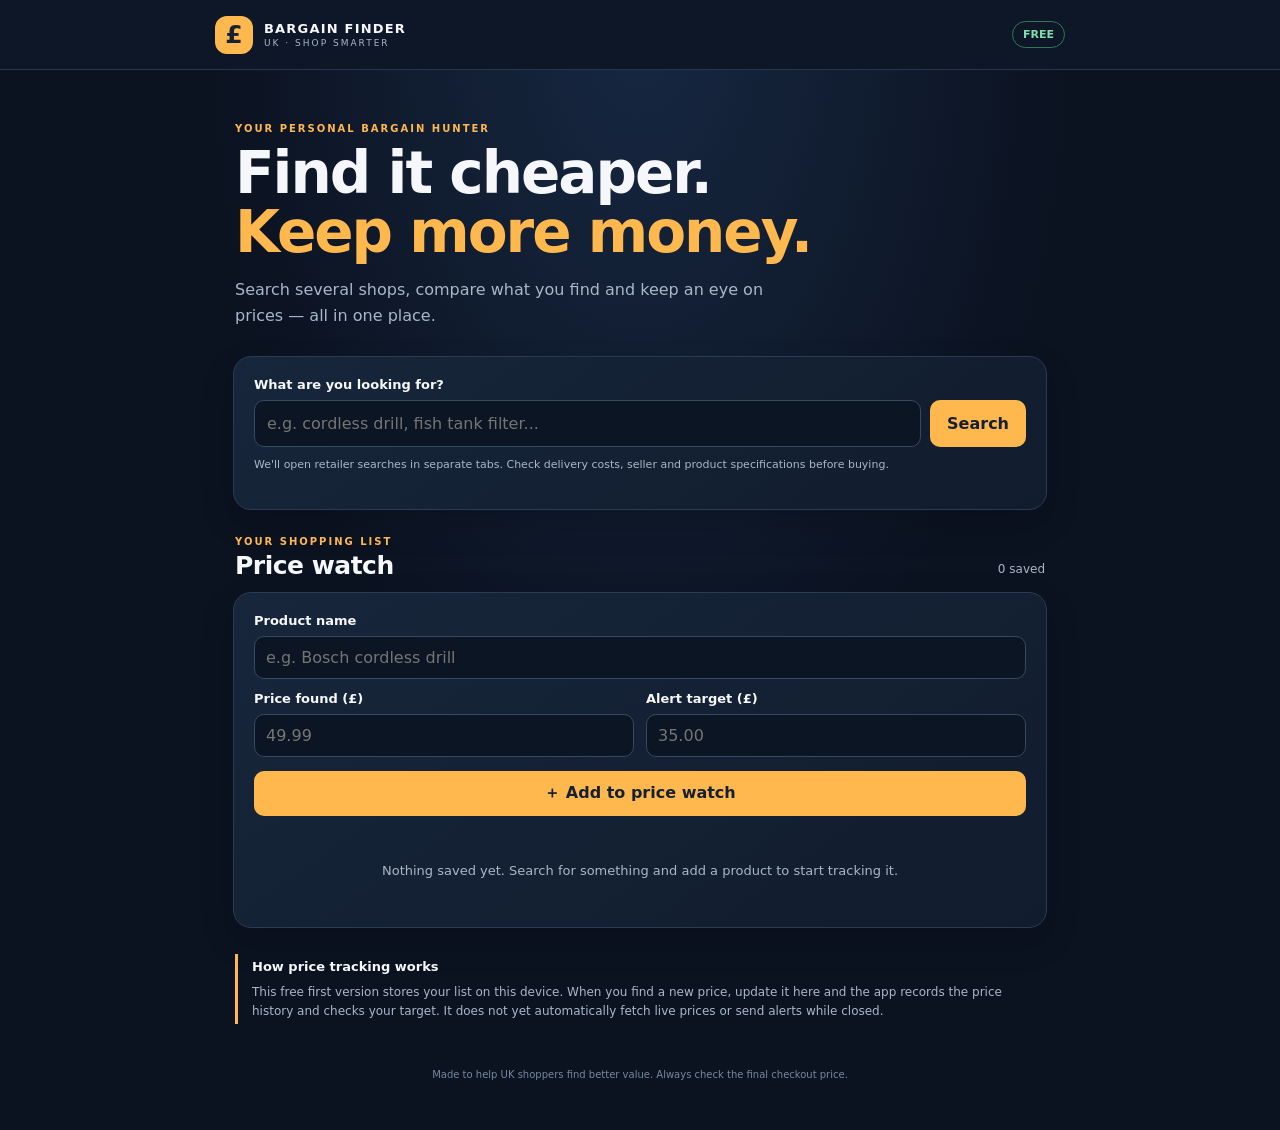
==== index.html @ 76b829a0 "Add files via upload" ====
<!doctype html>
<html lang="en">
<head>
  <meta charset="utf-8">
  <meta name="viewport" content="width=device-width, initial-scale=1">
  <meta name="theme-color" content="#101827">
  <meta name="description" content="Bargain Finder UK helps you compare shopping searches and track prices.">
  <title>Bargain Finder UK</title>
  <link rel="manifest" href="manifest.json">
  <link rel="icon" href="icon.svg" type="image/svg+xml">
  <link rel="stylesheet" href="styles.css">
</head>
<body>
  <header class="topbar">
    <div class="brand"><span class="brand-mark">£</span><div><strong>BARGAIN FINDER</strong><small>UK · SHOP SMARTER</small></div></div>
    <span class="free-tag">FREE</span>
  </header>

  <main class="wrap">
    <section class="hero">
      <p class="eyebrow">YOUR PERSONAL BARGAIN HUNTER</p>
      <h1>Find it cheaper.<br><em>Keep more money.</em></h1>
      <p class="intro">Search several shops, compare what you find and keep an eye on prices — all in one place.</p>
    </section>

    <section class="panel search-panel">
      <label for="searchInput">What are you looking for?</label>
      <div class="search-row">
        <input id="searchInput" type="search" placeholder="e.g. cordless drill, fish tank filter..." autocomplete="off">
        <button id="searchBtn" class="primary">Search</button>
      </div>
      <p class="hint">We'll open retailer searches in separate tabs. Check delivery costs, seller and product specifications before buying.</p>
      <div id="searchLinks" class="shop-grid" hidden></div>
    </section>

    <section class="section-head">
      <div><p class="eyebrow">YOUR SHOPPING LIST</p><h2>Price watch</h2></div>
      <span class="counter" id="watchCount">0 saved</span>
    </section>

    <section class="panel">
      <form id="watchForm">
        <div class="form-grid">
          <div class="field full"><label for="productName">Product name</label><input id="productName" required placeholder="e.g. Bosch cordless drill"></div>
          <div class="field"><label for="currentPrice">Price found (£)</label><input id="currentPrice" type="number" min="0" step="0.01" required placeholder="49.99"></div>
          <div class="field"><label for="targetPrice">Alert target (£)</label><input id="targetPrice" type="number" min="0" step="0.01" placeholder="35.00"></div>
        </div>
        <button class="primary add-btn" type="submit">＋ Add to price watch</button>
      </form>
      <div id="watchList" class="watch-list"></div>
      <p id="emptyState" class="empty">Nothing saved yet. Search for something and add a product to start tracking it.</p>
    </section>

    <section class="note">
      <strong>How price tracking works</strong>
      <p>This free first version stores your list on this device. When you find a new price, update it here and the app records the price history and checks your target. It does not yet automatically fetch live prices or send alerts while closed.</p>
    </section>
    <footer>Made to help UK shoppers find better value. Always check the final checkout price.</footer>
  </main>
  <script src="app.js"></script>
</body>
</html>
---- styles.css ----
:root{--bg:#0b1220;--panel:#131f31;--panel2:#1b2a40;--text:#f5f7fb;--muted:#a9b7c9;--accent:#ffb84d;--green:#7de0ad;--line:#2a3b53}
*{box-sizing:border-box}body{margin:0;background:radial-gradient(ellipse at top,#172842 0,#0b1220 48%);color:var(--text);font-family:system-ui,-apple-system,Segoe UI,Roboto,sans-serif;min-height:100vh}
.topbar{height:70px;display:flex;align-items:center;justify-content:space-between;padding:0 max(20px,calc((100% - 850px)/2));border-bottom:1px solid #26364b;background:#0d1727}
.brand{display:flex;align-items:center;gap:11px}.brand-mark{width:38px;height:38px;border-radius:12px;background:var(--accent);color:#172033;display:grid;place-items:center;font-size:25px;font-weight:900}.brand strong{display:block;letter-spacing:1.2px;font-size:13px}.brand small{display:block;color:var(--muted);font-size:9px;letter-spacing:2px;margin-top:2px}.free-tag{font-size:11px;font-weight:800;color:var(--green);border:1px solid #34765a;padding:6px 10px;border-radius:20px}
.wrap{max-width:850px;margin:auto;padding:28px 18px 50px}.hero{padding:25px 2px 27px}.eyebrow{font-size:10px;letter-spacing:2px;color:var(--accent);font-weight:800;margin:0 0 10px}h1{font-size:clamp(36px,8vw,58px);line-height:1.02;letter-spacing:-2px;margin:0 0 15px}h1 em{font-style:normal;color:var(--accent)}.intro{color:var(--muted);line-height:1.6;max-width:550px;margin:0}
.panel{background:linear-gradient(145deg,#17263b,#111c2d);border:1px solid var(--line);border-radius:18px;padding:20px;margin-bottom:26px;box-shadow:0 14px 35px #0002}label{display:block;font-size:13px;font-weight:700;margin-bottom:8px}.search-row{display:flex;gap:9px}input{width:100%;min-width:0;background:#0b1524;border:1px solid #354963;color:var(--text);border-radius:10px;padding:13px 12px;font:inherit;outline:none}input:focus{border-color:var(--accent)}button{border:0;border-radius:10px;padding:12px 17px;font:inherit;font-weight:800;cursor:pointer}.primary{background:var(--accent);color:#172033;white-space:nowrap}.primary:active{transform:scale(.98)}.hint{font-size:11px;line-height:1.5;color:var(--muted);margin:10px 0 0}.shop-grid{display:grid;grid-template-columns:repeat(2,minmax(0,1fr));gap:9px;margin-top:16px}.shop-link{display:flex;justify-content:space-between;align-items:center;background:var(--panel2);border:1px solid #354963;border-radius:10px;padding:12px;color:var(--text);text-decoration:none;font-size:13px;font-weight:700}.shop-link span{color:var(--accent)}
.section-head{display:flex;justify-content:space-between;align-items:end;margin:8px 2px 12px}.section-head .eyebrow{margin-bottom:4px}h2{font-size:25px;margin:0;letter-spacing:-.5px}.counter{font-size:12px;color:var(--muted);padding-bottom:4px}.form-grid{display:grid;grid-template-columns:1fr 1fr;gap:12px}.field.full{grid-column:1/-1}.field input{padding:11px}.add-btn{margin-top:14px;width:100%}.watch-list{display:grid;gap:12px;margin-top:18px}.watch-card{border:1px solid #30435c;background:#0e1929;border-radius:13px;padding:14px}.watch-top{display:flex;justify-content:space-between;gap:10px}.watch-top strong{font-size:14px}.prices{display:flex;gap:16px;flex-wrap:wrap;margin:10px 0;color:var(--muted);font-size:12px}.prices b{color:var(--text)}.status{font-size:11px;color:var(--green);margin:7px 0}.status.warn{color:var(--accent)}.card-actions{display:flex;gap:8px;flex-wrap:wrap}.small-btn{background:#243650;color:var(--text);font-size:11px;padding:8px 10px}.delete-btn{background:#382632;color:#ffb5c0}.history{font-size:11px;color:var(--muted);margin-top:9px}.empty{text-align:center;color:var(--muted);font-size:13px;padding:16px 8px}.note{border-left:3px solid var(--accent);padding:3px 0 3px 14px;margin:25px 2px;color:var(--muted);font-size:12px;line-height:1.6}.note strong{color:var(--text);font-size:13px}.note p{margin:5px 0 0}footer{text-align:center;color:#77889e;font-size:10px;padding-top:20px}
@media(max-width:520px){.wrap{padding:20px 14px 38px}.panel{padding:16px}.search-row{flex-direction:column}.search-row button{width:100%}.shop-grid{grid-template-columns:1fr 1fr}.form-grid{gap:9px}.field input{font-size:14px}.watch-top{flex-direction:column}.hero{padding-top:18px}}
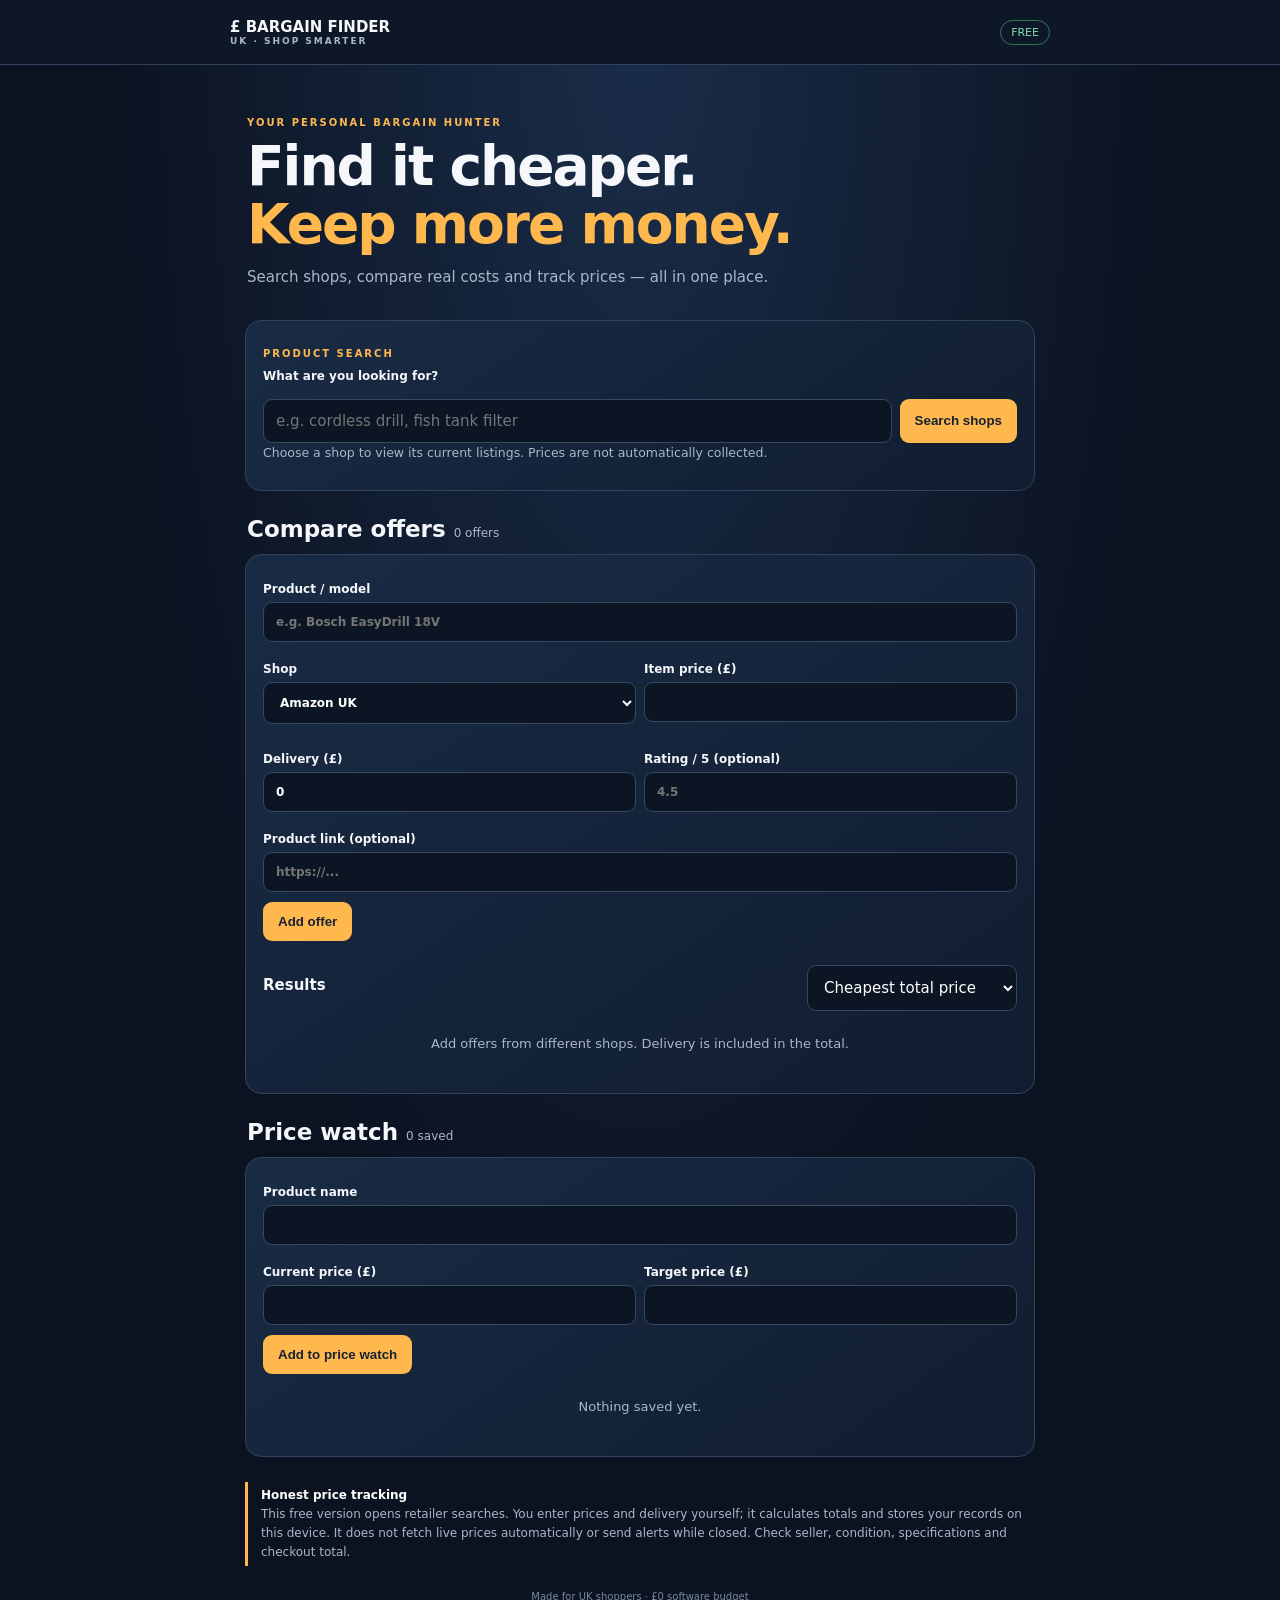
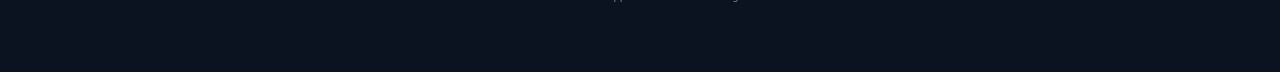
==== commit 26bef1f1: "Add files via upload" ====
--- a/index.html
+++ b/index.html
@@ -1,62 +1 @@
-<!doctype html>
-<html lang="en">
-<head>
-  <meta charset="utf-8">
-  <meta name="viewport" content="width=device-width, initial-scale=1">
-  <meta name="theme-color" content="#101827">
-  <meta name="description" content="Bargain Finder UK helps you compare shopping searches and track prices.">
-  <title>Bargain Finder UK</title>
-  <link rel="manifest" href="manifest.json">
-  <link rel="icon" href="icon.svg" type="image/svg+xml">
-  <link rel="stylesheet" href="styles.css">
-</head>
-<body>
-  <header class="topbar">
-    <div class="brand"><span class="brand-mark">£</span><div><strong>BARGAIN FINDER</strong><small>UK · SHOP SMARTER</small></div></div>
-    <span class="free-tag">FREE</span>
-  </header>
-
-  <main class="wrap">
-    <section class="hero">
-      <p class="eyebrow">YOUR PERSONAL BARGAIN HUNTER</p>
-      <h1>Find it cheaper.<br><em>Keep more money.</em></h1>
-      <p class="intro">Search several shops, compare what you find and keep an eye on prices — all in one place.</p>
-    </section>
-
-    <section class="panel search-panel">
-      <label for="searchInput">What are you looking for?</label>
-      <div class="search-row">
-        <input id="searchInput" type="search" placeholder="e.g. cordless drill, fish tank filter..." autocomplete="off">
-        <button id="searchBtn" class="primary">Search</button>
-      </div>
-      <p class="hint">We'll open retailer searches in separate tabs. Check delivery costs, seller and product specifications before buying.</p>
-      <div id="searchLinks" class="shop-grid" hidden></div>
-    </section>
-
-    <section class="section-head">
-      <div><p class="eyebrow">YOUR SHOPPING LIST</p><h2>Price watch</h2></div>
-      <span class="counter" id="watchCount">0 saved</span>
-    </section>
-
-    <section class="panel">
-      <form id="watchForm">
-        <div class="form-grid">
-          <div class="field full"><label for="productName">Product name</label><input id="productName" required placeholder="e.g. Bosch cordless drill"></div>
-          <div class="field"><label for="currentPrice">Price found (£)</label><input id="currentPrice" type="number" min="0" step="0.01" required placeholder="49.99"></div>
-          <div class="field"><label for="targetPrice">Alert target (£)</label><input id="targetPrice" type="number" min="0" step="0.01" placeholder="35.00"></div>
-        </div>
-        <button class="primary add-btn" type="submit">＋ Add to price watch</button>
-      </form>
-      <div id="watchList" class="watch-list"></div>
-      <p id="emptyState" class="empty">Nothing saved yet. Search for something and add a product to start tracking it.</p>
-    </section>
-
-    <section class="note">
-      <strong>How price tracking works</strong>
-      <p>This free first version stores your list on this device. When you find a new price, update it here and the app records the price history and checks your target. It does not yet automatically fetch live prices or send alerts while closed.</p>
-    </section>
-    <footer>Made to help UK shoppers find better value. Always check the final checkout price.</footer>
-  </main>
-  <script src="app.js"></script>
-</body>
-</html>+<!doctype html><html lang="en"><head><meta charset="utf-8"><meta name="viewport" content="width=device-width,initial-scale=1"><meta name="theme-color" content="#101827"><title>Bargain Finder UK</title><link rel="manifest" href="manifest.json"><link rel="stylesheet" href="styles.css"></head><body><header><b>£ BARGAIN FINDER <small>UK · SHOP SMARTER</small></b><span>FREE</span></header><main><section class="hero"><p>YOUR PERSONAL BARGAIN HUNTER</p><h1>Find it cheaper.<br><em>Keep more money.</em></h1><div>Search shops, compare real costs and track prices — all in one place.</div></section><section class="panel"><p>PRODUCT SEARCH</p><label for="q">What are you looking for?</label><div class="search"><input id="q" placeholder="e.g. cordless drill, fish tank filter"><button id="go">Search shops</button></div><small>Choose a shop to view its current listings. Prices are not automatically collected.</small><div id="links" class="links"></div></section><h2>Compare offers <small id="count"></small></h2><section class="panel"><form id="offer"><label>Product / model<input id="name" required placeholder="e.g. Bosch EasyDrill 18V"></label><div class="two"><label>Shop<select id="shop"><option>Amazon UK</option><option>eBay UK</option><option>Argos</option><option>OnBuy</option><option>Other</option></select></label><label>Item price (£)<input id="price" type="number" min="0" step=".01" required></label><label>Delivery (£)<input id="delivery" type="number" min="0" step=".01" value="0" required></label><label>Rating / 5 (optional)<input id="rating" type="number" min="0" max="5" step=".1" placeholder="4.5"></label></div><label>Product link (optional)<input id="url" type="url" placeholder="https://..."></label><button>Add offer</button></form><div class="sort"><b>Results</b><select id="sort"><option value="price">Cheapest total price</option><option value="rating">Highest rating</option><option value="value">Best value (rating vs price)</option></select></div><div id="offers"></div><p id="noOffers">Add offers from different shops. Delivery is included in the total.</p></section><h2>Price watch <small id="watchcount"></small></h2><section class="panel"><form id="watch"><label>Product name<input id="wname" required></label><div class="two"><label>Current price (£)<input id="wprice" type="number" min="0" step=".01" required></label><label>Target price (£)<input id="target" type="number" min="0" step=".01"></label></div><button>Add to price watch</button></form><div id="watches"></div><p id="noWatches">Nothing saved yet.</p></section><aside><b>Honest price tracking</b><br>This free version opens retailer searches. You enter prices and delivery yourself; it calculates totals and stores your records on this device. It does not fetch live prices automatically or send alerts while closed. Check seller, condition, specifications and checkout total.</aside><footer>Made for UK shoppers · £0 software budget</footer></main><script src="app.js"></script></body></html>
--- a/styles.css
+++ b/styles.css
@@ -1,8 +1 @@
-:root{--bg:#0b1220;--panel:#131f31;--panel2:#1b2a40;--text:#f5f7fb;--muted:#a9b7c9;--accent:#ffb84d;--green:#7de0ad;--line:#2a3b53}
-*{box-sizing:border-box}body{margin:0;background:radial-gradient(ellipse at top,#172842 0,#0b1220 48%);color:var(--text);font-family:system-ui,-apple-system,Segoe UI,Roboto,sans-serif;min-height:100vh}
-.topbar{height:70px;display:flex;align-items:center;justify-content:space-between;padding:0 max(20px,calc((100% - 850px)/2));border-bottom:1px solid #26364b;background:#0d1727}
-.brand{display:flex;align-items:center;gap:11px}.brand-mark{width:38px;height:38px;border-radius:12px;background:var(--accent);color:#172033;display:grid;place-items:center;font-size:25px;font-weight:900}.brand strong{display:block;letter-spacing:1.2px;font-size:13px}.brand small{display:block;color:var(--muted);font-size:9px;letter-spacing:2px;margin-top:2px}.free-tag{font-size:11px;font-weight:800;color:var(--green);border:1px solid #34765a;padding:6px 10px;border-radius:20px}
-.wrap{max-width:850px;margin:auto;padding:28px 18px 50px}.hero{padding:25px 2px 27px}.eyebrow{font-size:10px;letter-spacing:2px;color:var(--accent);font-weight:800;margin:0 0 10px}h1{font-size:clamp(36px,8vw,58px);line-height:1.02;letter-spacing:-2px;margin:0 0 15px}h1 em{font-style:normal;color:var(--accent)}.intro{color:var(--muted);line-height:1.6;max-width:550px;margin:0}
-.panel{background:linear-gradient(145deg,#17263b,#111c2d);border:1px solid var(--line);border-radius:18px;padding:20px;margin-bottom:26px;box-shadow:0 14px 35px #0002}label{display:block;font-size:13px;font-weight:700;margin-bottom:8px}.search-row{display:flex;gap:9px}input{width:100%;min-width:0;background:#0b1524;border:1px solid #354963;color:var(--text);border-radius:10px;padding:13px 12px;font:inherit;outline:none}input:focus{border-color:var(--accent)}button{border:0;border-radius:10px;padding:12px 17px;font:inherit;font-weight:800;cursor:pointer}.primary{background:var(--accent);color:#172033;white-space:nowrap}.primary:active{transform:scale(.98)}.hint{font-size:11px;line-height:1.5;color:var(--muted);margin:10px 0 0}.shop-grid{display:grid;grid-template-columns:repeat(2,minmax(0,1fr));gap:9px;margin-top:16px}.shop-link{display:flex;justify-content:space-between;align-items:center;background:var(--panel2);border:1px solid #354963;border-radius:10px;padding:12px;color:var(--text);text-decoration:none;font-size:13px;font-weight:700}.shop-link span{color:var(--accent)}
-.section-head{display:flex;justify-content:space-between;align-items:end;margin:8px 2px 12px}.section-head .eyebrow{margin-bottom:4px}h2{font-size:25px;margin:0;letter-spacing:-.5px}.counter{font-size:12px;color:var(--muted);padding-bottom:4px}.form-grid{display:grid;grid-template-columns:1fr 1fr;gap:12px}.field.full{grid-column:1/-1}.field input{padding:11px}.add-btn{margin-top:14px;width:100%}.watch-list{display:grid;gap:12px;margin-top:18px}.watch-card{border:1px solid #30435c;background:#0e1929;border-radius:13px;padding:14px}.watch-top{display:flex;justify-content:space-between;gap:10px}.watch-top strong{font-size:14px}.prices{display:flex;gap:16px;flex-wrap:wrap;margin:10px 0;color:var(--muted);font-size:12px}.prices b{color:var(--text)}.status{font-size:11px;color:var(--green);margin:7px 0}.status.warn{color:var(--accent)}.card-actions{display:flex;gap:8px;flex-wrap:wrap}.small-btn{background:#243650;color:var(--text);font-size:11px;padding:8px 10px}.delete-btn{background:#382632;color:#ffb5c0}.history{font-size:11px;color:var(--muted);margin-top:9px}.empty{text-align:center;color:var(--muted);font-size:13px;padding:16px 8px}.note{border-left:3px solid var(--accent);padding:3px 0 3px 14px;margin:25px 2px;color:var(--muted);font-size:12px;line-height:1.6}.note strong{color:var(--text);font-size:13px}.note p{margin:5px 0 0}footer{text-align:center;color:#77889e;font-size:10px;padding-top:20px}
-@media(max-width:520px){.wrap{padding:20px 14px 38px}.panel{padding:16px}.search-row{flex-direction:column}.search-row button{width:100%}.shop-grid{grid-template-columns:1fr 1fr}.form-grid{gap:9px}.field input{font-size:14px}.watch-top{flex-direction:column}.hero{padding-top:18px}}
+:root{--bg:#0b1220;--panel:#15243a;--text:#f5f7fb;--muted:#a9b7c9;--accent:#ffb84d;--line:#30435c}*{box-sizing:border-box}body{margin:0;background:radial-gradient(ellipse at top,#1a2d49,#0b1220 60%);color:var(--text);font:15px system-ui}header{height:65px;background:#0d1727;border-bottom:1px solid var(--line);display:flex;align-items:center;justify-content:space-between;padding:0 max(18px,calc((100% - 820px)/2))}header small{display:block;color:var(--muted);font-size:9px;letter-spacing:2px}header span{color:#7de0ad;border:1px solid #34765a;border-radius:20px;padding:5px 10px;font-size:11px}main{max-width:820px;margin:auto;padding:20px 15px 45px}.hero{padding:22px 2px}.hero p, .panel>p:first-child{color:var(--accent);font-size:10px;letter-spacing:2px;font-weight:bold}h1{font-size:clamp(36px,8vw,55px);line-height:1.05;margin:8px 0 14px;letter-spacing:-2px}em{color:var(--accent);font-style:normal}.hero div,small{color:var(--muted)}.panel{background:linear-gradient(145deg,#192b44,#111d30);border:1px solid var(--line);border-radius:16px;padding:17px;margin:12px 0 25px}label{display:block;font-size:12px;font-weight:700;margin:10px 0}input,select{display:block;width:100%;margin-top:6px;background:#0b1524;color:white;border:1px solid #354963;border-radius:9px;padding:12px;font:inherit;min-width:0}.search{display:flex;gap:8px}.search input{flex:1}.search button,button{background:var(--accent);color:#172033;border:0;border-radius:9px;padding:12px 15px;font-weight:800}.search button{margin-top:6px}.links{display:grid;grid-template-columns:1fr 1fr;gap:8px;margin-top:12px}.links a{background:#243650;color:white;text-decoration:none;border-radius:9px;padding:12px;font-size:12px}.links a span{color:var(--accent);float:right}.two{display:grid;grid-template-columns:1fr 1fr;gap:8px}h2{font-size:23px;margin:25px 2px 8px}h2 small{font-size:12px;font-weight:normal}.sort{display:flex;justify-content:space-between;align-items:center;gap:8px;margin-top:18px}.sort select{max-width:210px}.offer{background:#0e1929;border:1px solid var(--line);border-radius:11px;padding:13px;margin-top:10px}.offer strong{display:block}.meta{color:var(--muted);font-size:12px;line-height:1.8;margin:7px 0}.total{color:#7de0ad;font-weight:bold;font-size:15px}.offer a{color:var(--accent);font-size:12px}.offer button{background:#382632;color:#ffb5c0;padding:7px 10px;font-size:11px;margin-top:8px}#noOffers,#noWatches{color:var(--muted);font-size:13px;text-align:center;padding:12px}aside{border-left:3px solid var(--accent);padding:4px 0 4px 13px;color:var(--muted);font-size:12px;line-height:1.6}aside b{color:white}footer{text-align:center;color:#77889e;font-size:10px;padding:25px 0}@media(max-width:500px){.search{flex-direction:column}.search button{width:100%}.two{gap:5px}.panel{padding:14px}}
